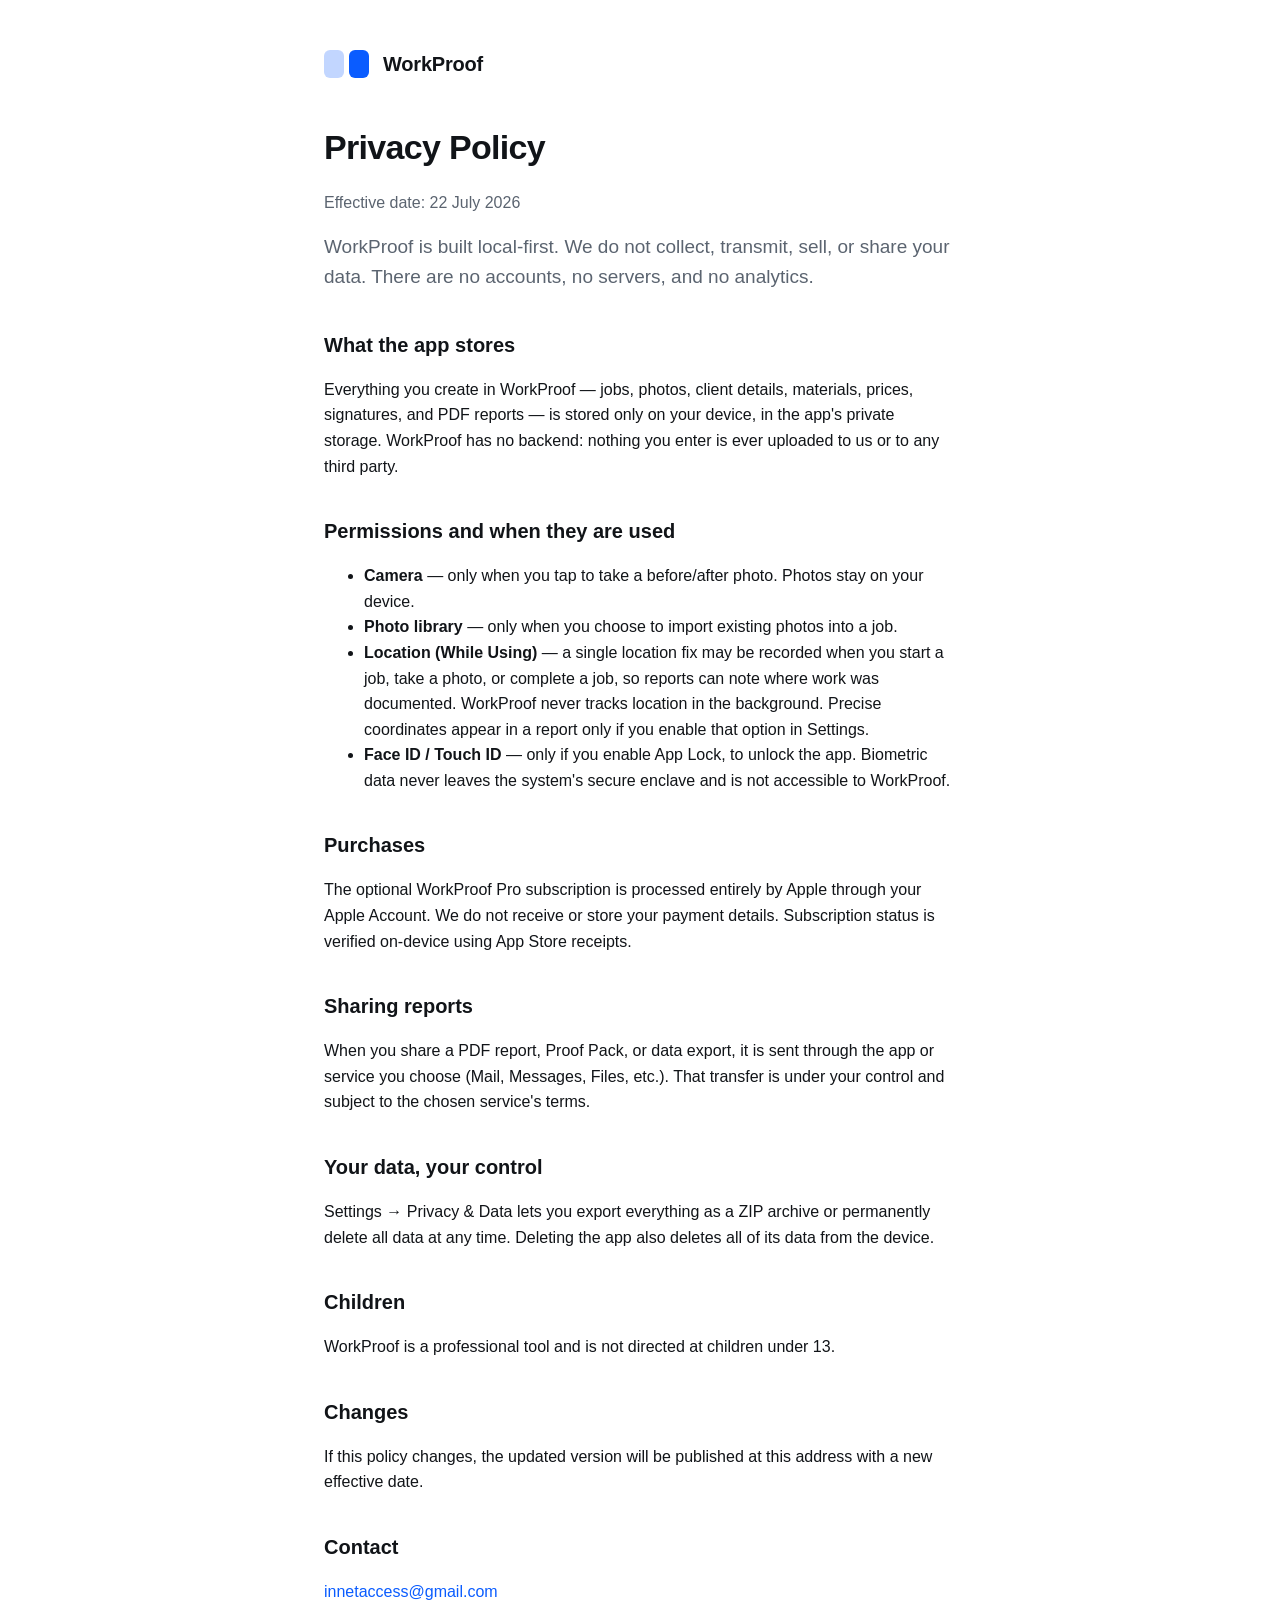
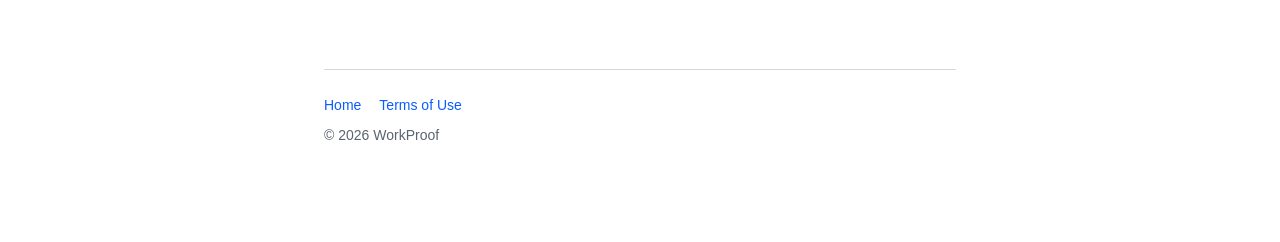
==== privacy.html @ 20dca879 "WorkProof site: landing, privacy policy, terms of use" ====
<!doctype html>
<html lang="en">
<head>
  <meta charset="utf-8">
  <meta name="viewport" content="width=device-width, initial-scale=1">
  <title>Privacy Policy — WorkProof</title>
  <link rel="stylesheet" href="style.css">
</head>
<body>
<main>
  <header class="site">
    <div class="mark" aria-hidden="true"><span></span><span></span></div>
    <strong>WorkProof</strong>
  </header>

  <h1>Privacy Policy</h1>
  <p class="muted">Effective date: 22 July 2026</p>

  <p class="lede">WorkProof is built local-first. We do not collect, transmit, sell, or share your data. There are no accounts, no servers, and no analytics.</p>

  <h2>What the app stores</h2>
  <p>Everything you create in WorkProof — jobs, photos, client details, materials, prices, signatures, and PDF reports — is stored only on your device, in the app's private storage. WorkProof has no backend: nothing you enter is ever uploaded to us or to any third party.</p>

  <h2>Permissions and when they are used</h2>
  <ul>
    <li><strong>Camera</strong> — only when you tap to take a before/after photo. Photos stay on your device.</li>
    <li><strong>Photo library</strong> — only when you choose to import existing photos into a job.</li>
    <li><strong>Location (While Using)</strong> — a single location fix may be recorded when you start a job, take a photo, or complete a job, so reports can note where work was documented. WorkProof never tracks location in the background. Precise coordinates appear in a report only if you enable that option in Settings.</li>
    <li><strong>Face&nbsp;ID / Touch&nbsp;ID</strong> — only if you enable App Lock, to unlock the app. Biometric data never leaves the system's secure enclave and is not accessible to WorkProof.</li>
  </ul>

  <h2>Purchases</h2>
  <p>The optional WorkProof Pro subscription is processed entirely by Apple through your Apple&nbsp;Account. We do not receive or store your payment details. Subscription status is verified on-device using App&nbsp;Store receipts.</p>

  <h2>Sharing reports</h2>
  <p>When you share a PDF report, Proof Pack, or data export, it is sent through the app or service you choose (Mail, Messages, Files, etc.). That transfer is under your control and subject to the chosen service's terms.</p>

  <h2>Your data, your control</h2>
  <p>Settings → Privacy &amp; Data lets you export everything as a ZIP archive or permanently delete all data at any time. Deleting the app also deletes all of its data from the device.</p>

  <h2>Children</h2>
  <p>WorkProof is a professional tool and is not directed at children under 13.</p>

  <h2>Changes</h2>
  <p>If this policy changes, the updated version will be published at this address with a new effective date.</p>

  <h2>Contact</h2>
  <p><a href="mailto:innetaccess@gmail.com">innetaccess@gmail.com</a></p>

  <footer>
    <nav class="legal">
      <a href="index.html">Home</a>
      <a href="terms.html">Terms of Use</a>
    </nav>
    © 2026 WorkProof
  </footer>
</main>
</body>
</html>
---- style.css ----
:root {
  --accent: #0a5cff;
  --ink: #111418;
  --muted: #5b6470;
  --bg: #ffffff;
  --card: #f4f6f8;
}
@media (prefers-color-scheme: dark) {
  :root {
    --ink: #f2f4f7;
    --muted: #9aa4b2;
    --bg: #0d1117;
    --card: #161c24;
  }
}
* { box-sizing: border-box; }
body {
  margin: 0;
  font-family: -apple-system, BlinkMacSystemFont, "Segoe UI", Roboto, sans-serif;
  color: var(--ink);
  background: var(--bg);
  line-height: 1.6;
}
main {
  max-width: 680px;
  margin: 0 auto;
  padding: 48px 24px 96px;
}
header.site {
  display: flex;
  align-items: center;
  gap: 14px;
  margin-bottom: 40px;
}
header.site .mark {
  display: flex;
  gap: 5px;
}
header.site .mark span {
  width: 20px;
  height: 28px;
  border-radius: 6px;
  background: color-mix(in srgb, var(--accent) 25%, transparent);
}
header.site .mark span:last-child {
  background: var(--accent);
  position: relative;
}
header.site strong { font-size: 20px; letter-spacing: -0.01em; }
h1 { font-size: 34px; letter-spacing: -0.02em; margin: 0 0 8px; }
h2 { font-size: 20px; margin: 36px 0 8px; }
p.lede { font-size: 19px; color: var(--muted); margin-top: 0; }
p, li { color: var(--ink); }
.muted { color: var(--muted); }
a { color: var(--accent); text-decoration: none; }
a:hover { text-decoration: underline; }
.card {
  background: var(--card);
  border-radius: 14px;
  padding: 20px 22px;
  margin: 24px 0;
}
footer {
  margin-top: 64px;
  padding-top: 24px;
  border-top: 1px solid color-mix(in srgb, var(--muted) 25%, transparent);
  font-size: 14px;
  color: var(--muted);
}
nav.legal { display: flex; gap: 18px; margin-bottom: 8px; }
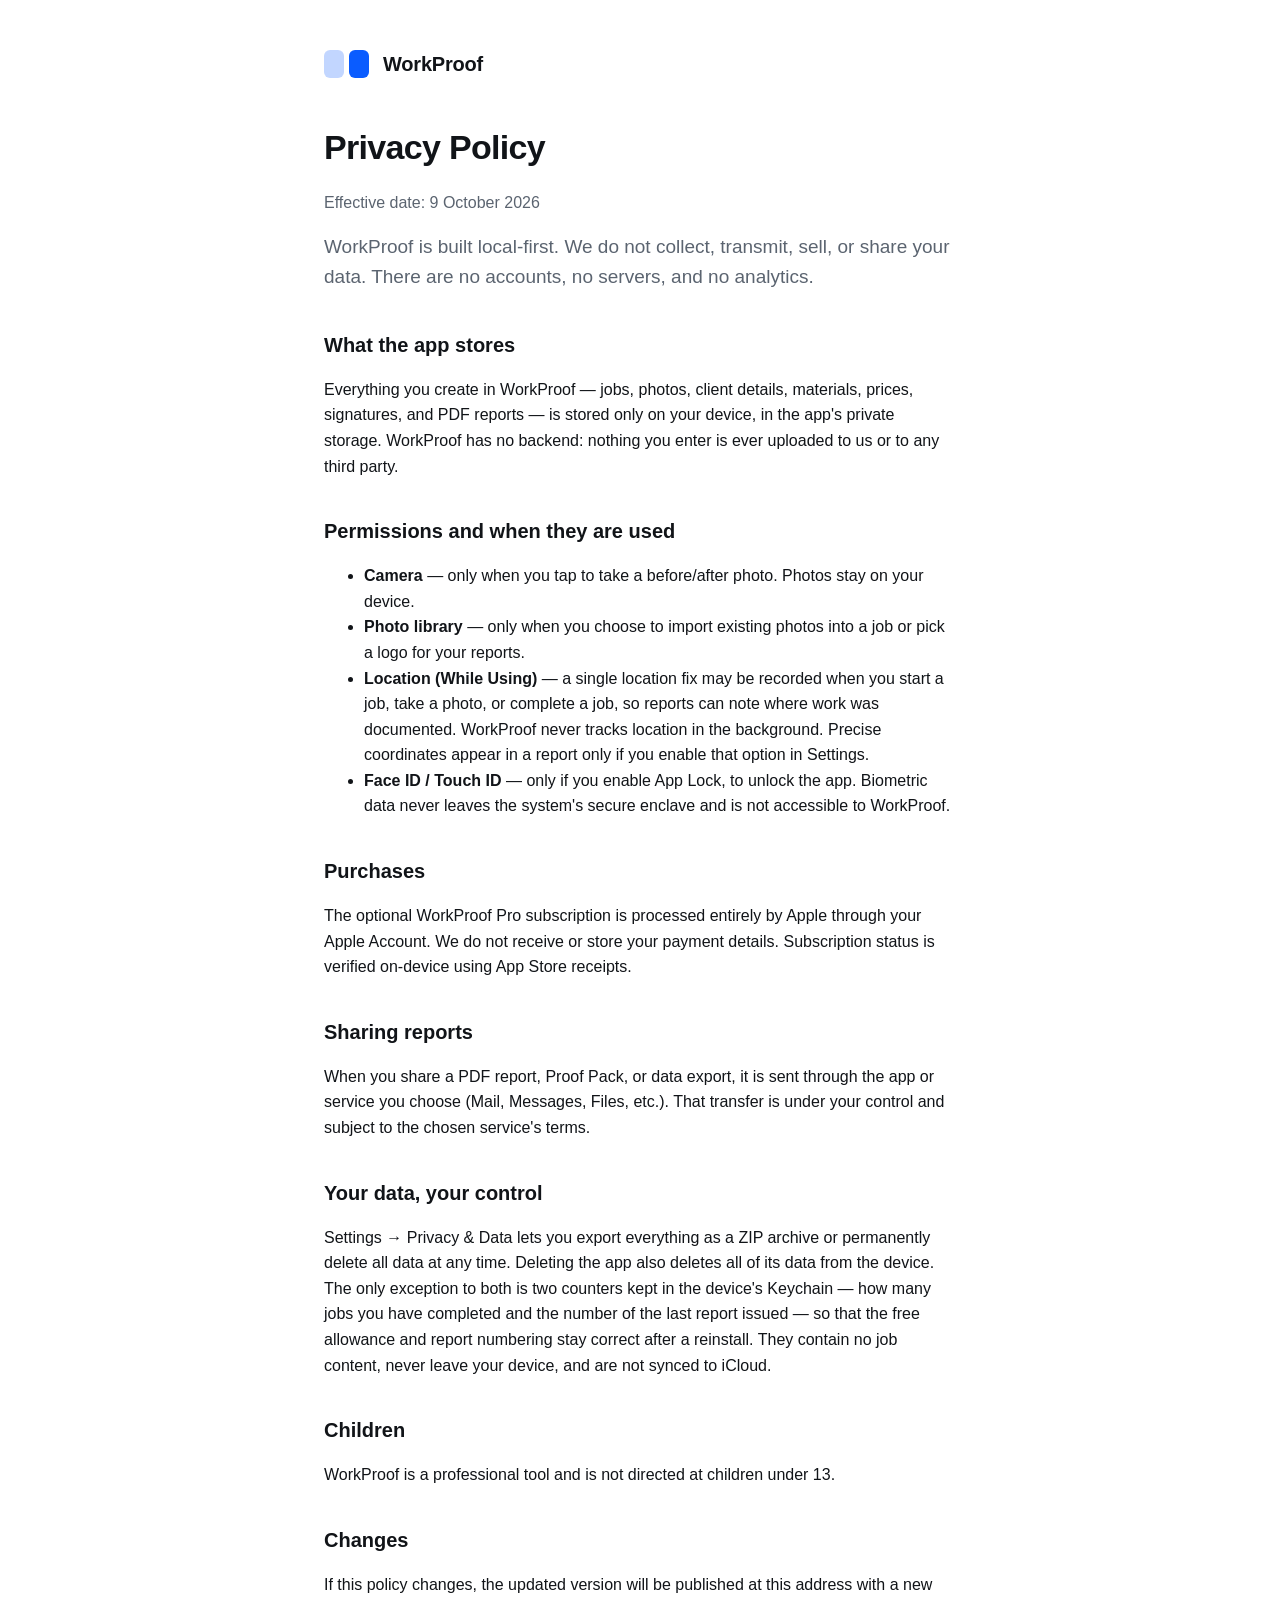
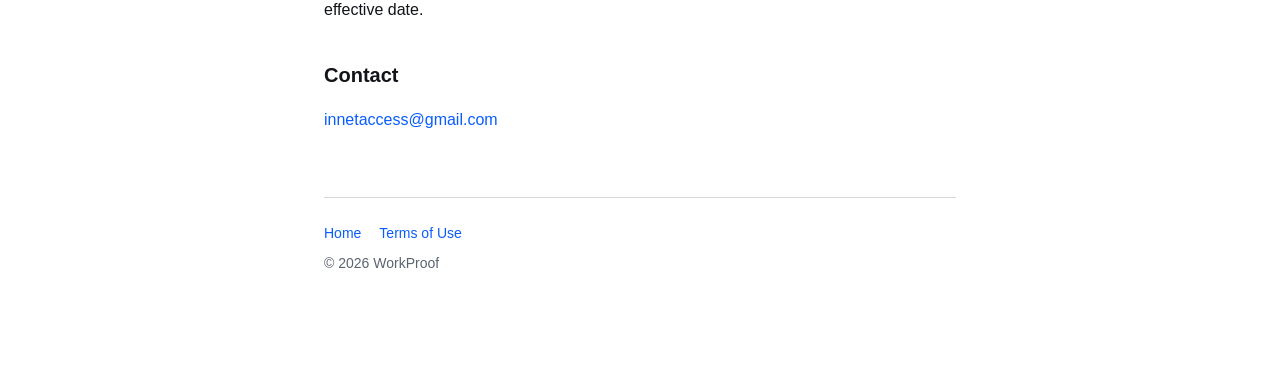
==== commit fd9defd2: "site: annual plan + trial in terms, no quote promise, App Store link Co-Authored-By: Claude Opus 5.5" ====
--- a/privacy.html
+++ b/privacy.html
@@ -14,7 +14,7 @@
   </header>
 
   <h1>Privacy Policy</h1>
-  <p class="muted">Effective date: 22 July 2026</p>
+  <p class="muted">Effective date: 9 October 2026</p>
 
   <p class="lede">WorkProof is built local-first. We do not collect, transmit, sell, or share your data. There are no accounts, no servers, and no analytics.</p>
 
@@ -24,7 +24,7 @@
   <h2>Permissions and when they are used</h2>
   <ul>
     <li><strong>Camera</strong> — only when you tap to take a before/after photo. Photos stay on your device.</li>
-    <li><strong>Photo library</strong> — only when you choose to import existing photos into a job.</li>
+    <li><strong>Photo library</strong> — only when you choose to import existing photos into a job or pick a logo for your reports.</li>
     <li><strong>Location (While Using)</strong> — a single location fix may be recorded when you start a job, take a photo, or complete a job, so reports can note where work was documented. WorkProof never tracks location in the background. Precise coordinates appear in a report only if you enable that option in Settings.</li>
     <li><strong>Face&nbsp;ID / Touch&nbsp;ID</strong> — only if you enable App Lock, to unlock the app. Biometric data never leaves the system's secure enclave and is not accessible to WorkProof.</li>
   </ul>
@@ -36,7 +36,7 @@
   <p>When you share a PDF report, Proof Pack, or data export, it is sent through the app or service you choose (Mail, Messages, Files, etc.). That transfer is under your control and subject to the chosen service's terms.</p>
 
   <h2>Your data, your control</h2>
-  <p>Settings → Privacy &amp; Data lets you export everything as a ZIP archive or permanently delete all data at any time. Deleting the app also deletes all of its data from the device.</p>
+  <p>Settings → Privacy &amp; Data lets you export everything as a ZIP archive or permanently delete all data at any time. Deleting the app also deletes all of its data from the device. The only exception to both is two counters kept in the device's Keychain — how many jobs you have completed and the number of the last report issued — so that the free allowance and report numbering stay correct after a reinstall. They contain no job content, never leave your device, and are not synced to iCloud.</p>
 
   <h2>Children</h2>
   <p>WorkProof is a professional tool and is not directed at children under 13.</p>
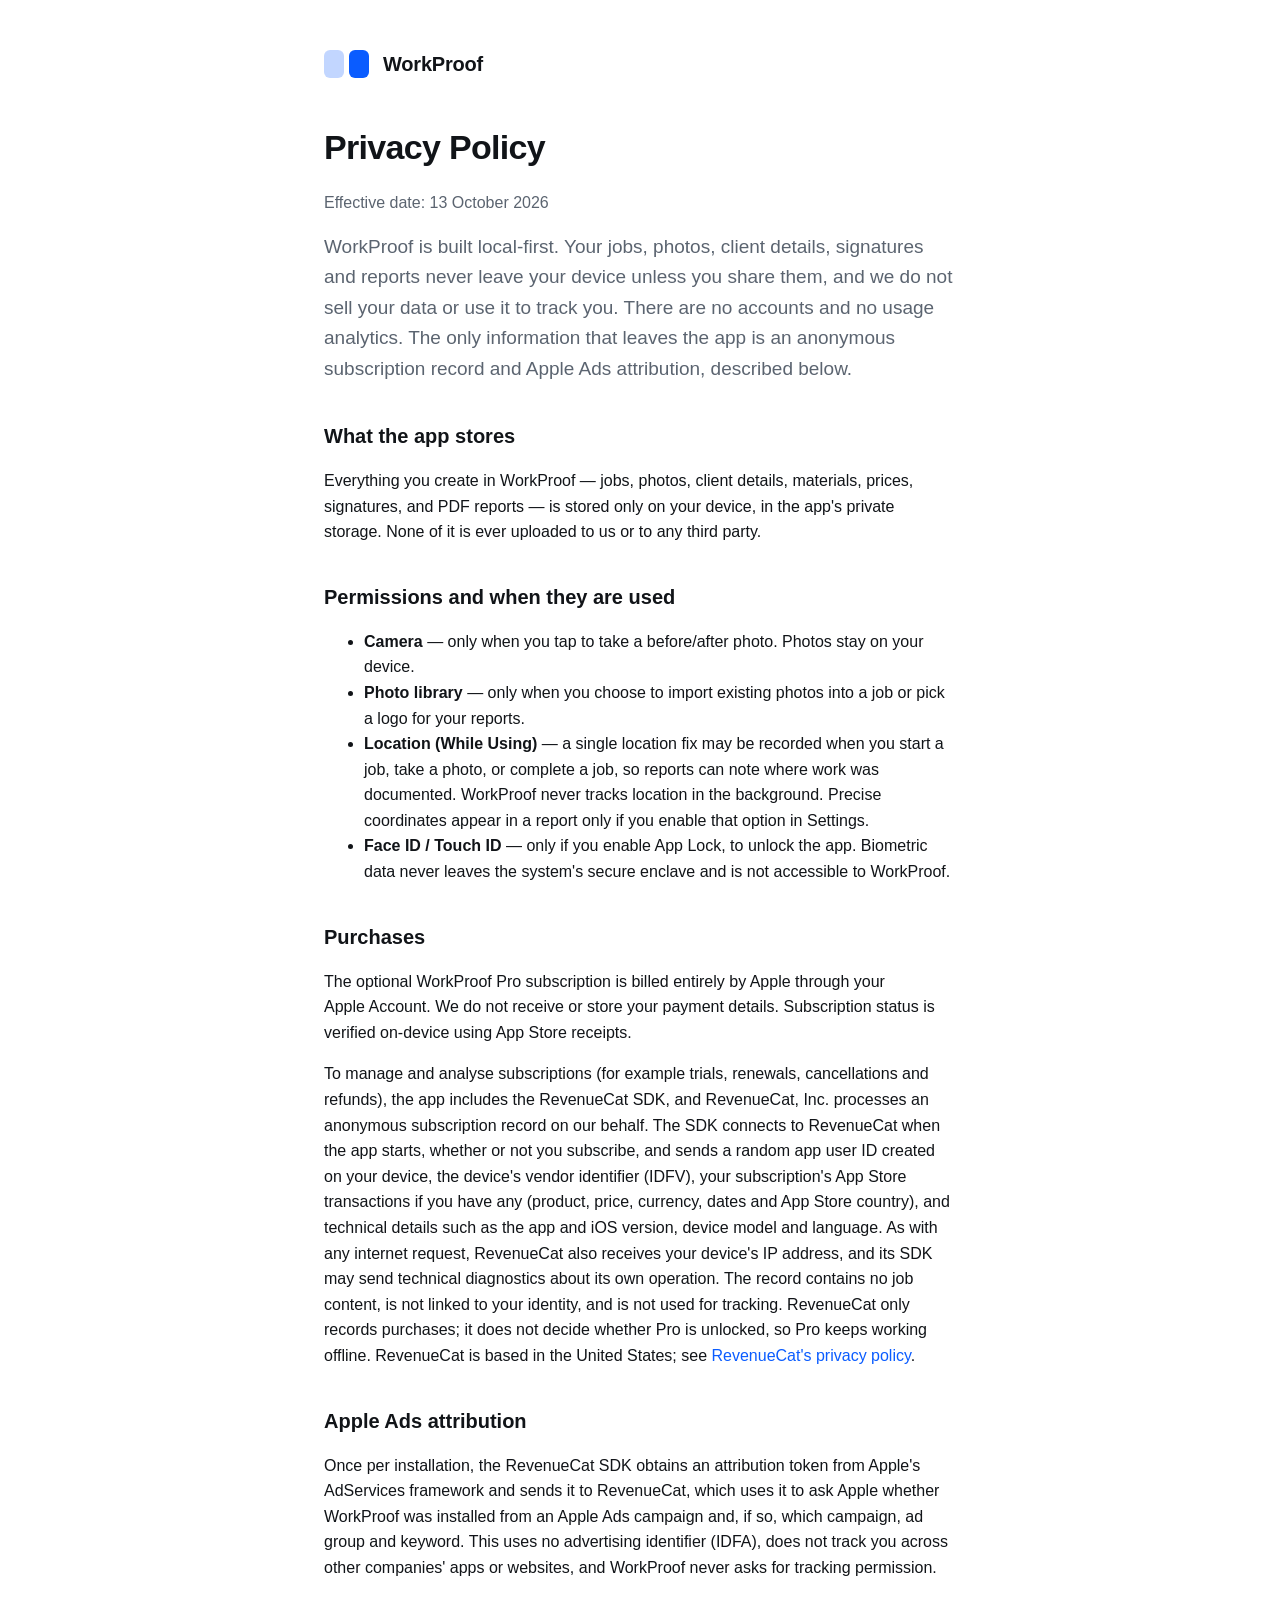
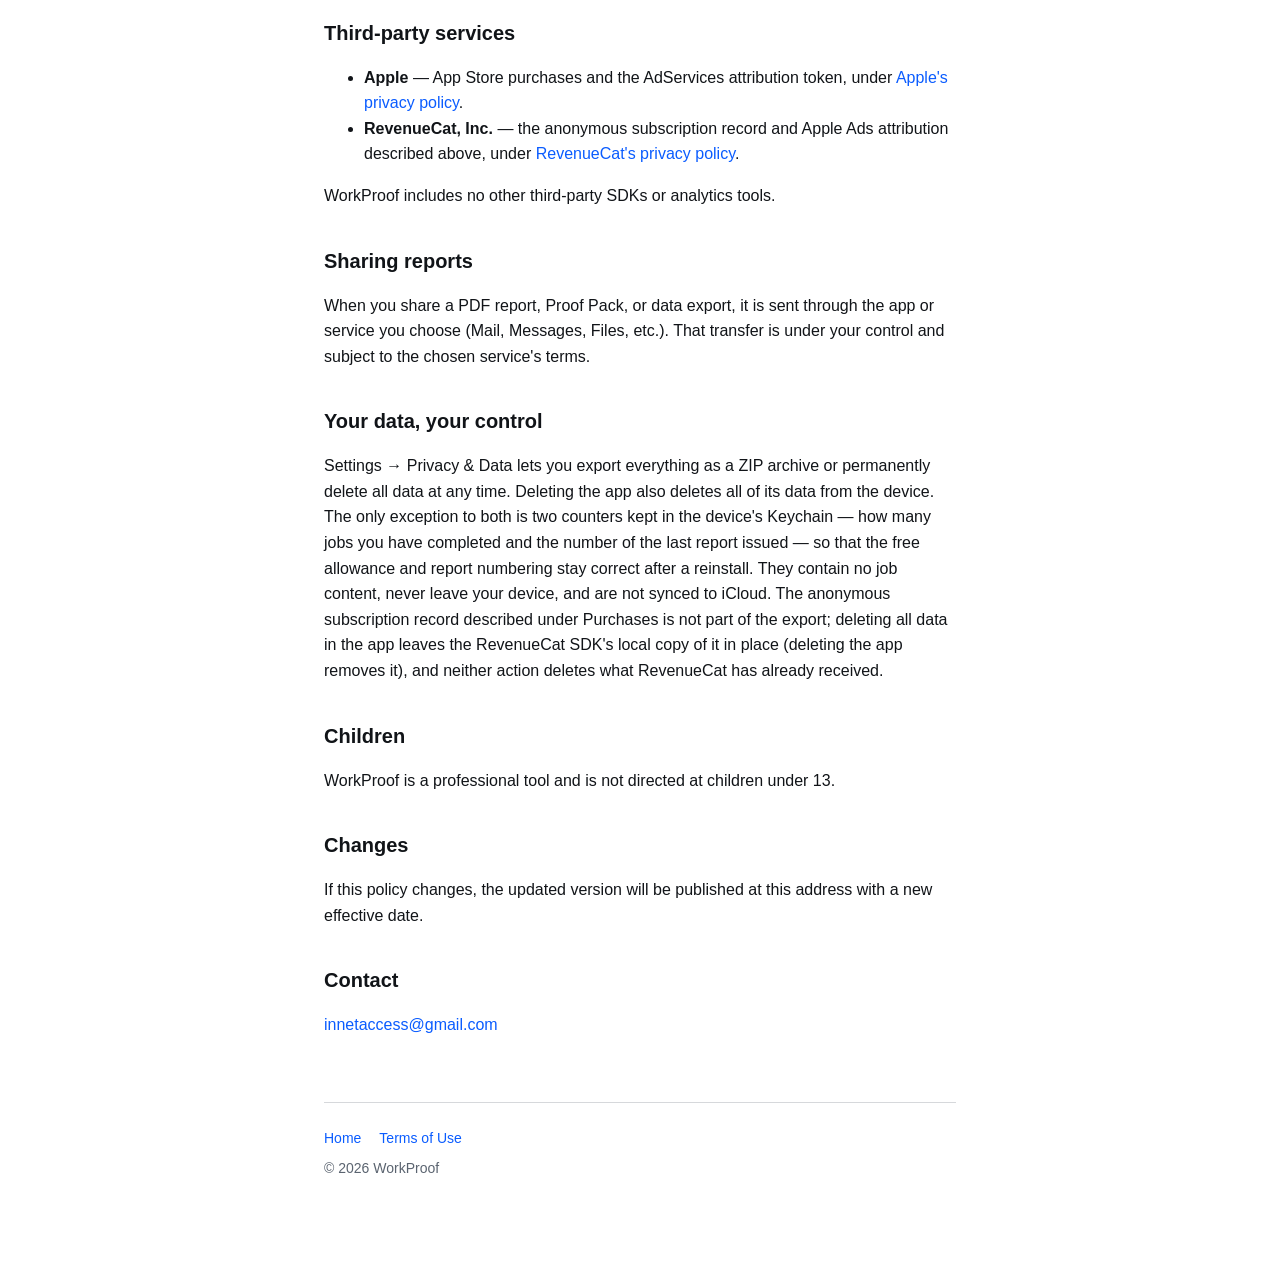
==== commit 40578af8: "site: name RevenueCat and Apple Ads attribution in the privacy policy WorkProof 1.0.3 build 19 adds " ====
--- a/privacy.html
+++ b/privacy.html
@@ -14,12 +14,12 @@
   </header>
 
   <h1>Privacy Policy</h1>
-  <p class="muted">Effective date: 9 October 2026</p>
+  <p class="muted">Effective date: 13 October 2026</p>
 
-  <p class="lede">WorkProof is built local-first. We do not collect, transmit, sell, or share your data. There are no accounts, no servers, and no analytics.</p>
+  <p class="lede">WorkProof is built local-first. Your jobs, photos, client details, signatures and reports never leave your device unless you share them, and we do not sell your data or use it to track you. There are no accounts and no usage analytics. The only information that leaves the app is an anonymous subscription record and Apple&nbsp;Ads attribution, described below.</p>
 
   <h2>What the app stores</h2>
-  <p>Everything you create in WorkProof — jobs, photos, client details, materials, prices, signatures, and PDF reports — is stored only on your device, in the app's private storage. WorkProof has no backend: nothing you enter is ever uploaded to us or to any third party.</p>
+  <p>Everything you create in WorkProof — jobs, photos, client details, materials, prices, signatures, and PDF reports — is stored only on your device, in the app's private storage. None of it is ever uploaded to us or to any third party.</p>
 
   <h2>Permissions and when they are used</h2>
   <ul>
@@ -30,13 +30,24 @@
   </ul>
 
   <h2>Purchases</h2>
-  <p>The optional WorkProof Pro subscription is processed entirely by Apple through your Apple&nbsp;Account. We do not receive or store your payment details. Subscription status is verified on-device using App&nbsp;Store receipts.</p>
+  <p>The optional WorkProof Pro subscription is billed entirely by Apple through your Apple&nbsp;Account. We do not receive or store your payment details. Subscription status is verified on-device using App&nbsp;Store receipts.</p>
+  <p>To manage and analyse subscriptions (for example trials, renewals, cancellations and refunds), the app includes the RevenueCat SDK, and RevenueCat,&nbsp;Inc. processes an anonymous subscription record on our behalf. The SDK connects to RevenueCat when the app starts, whether or not you subscribe, and sends a random app user ID created on your device, the device's vendor identifier (IDFV), your subscription's App&nbsp;Store transactions if you have any (product, price, currency, dates and App&nbsp;Store country), and technical details such as the app and iOS version, device model and language. As with any internet request, RevenueCat also receives your device's IP address, and its SDK may send technical diagnostics about its own operation. The record contains no job content, is not linked to your identity, and is not used for tracking. RevenueCat only records purchases; it does not decide whether Pro is unlocked, so Pro keeps working offline. RevenueCat is based in the United States; see <a href="https://www.revenuecat.com/privacy">RevenueCat's privacy policy</a>.</p>
+
+  <h2>Apple Ads attribution</h2>
+  <p>Once per installation, the RevenueCat SDK obtains an attribution token from Apple's AdServices framework and sends it to RevenueCat, which uses it to ask Apple whether WorkProof was installed from an Apple&nbsp;Ads campaign and, if so, which campaign, ad group and keyword. This uses no advertising identifier (IDFA), does not track you across other companies' apps or websites, and WorkProof never asks for tracking permission.</p>
+
+  <h2>Third-party services</h2>
+  <ul>
+    <li><strong>Apple</strong> — App&nbsp;Store purchases and the AdServices attribution token, under <a href="https://www.apple.com/legal/privacy/">Apple's privacy policy</a>.</li>
+    <li><strong>RevenueCat,&nbsp;Inc.</strong> — the anonymous subscription record and Apple&nbsp;Ads attribution described above, under <a href="https://www.revenuecat.com/privacy">RevenueCat's privacy policy</a>.</li>
+  </ul>
+  <p>WorkProof includes no other third-party SDKs or analytics tools.</p>
 
   <h2>Sharing reports</h2>
   <p>When you share a PDF report, Proof Pack, or data export, it is sent through the app or service you choose (Mail, Messages, Files, etc.). That transfer is under your control and subject to the chosen service's terms.</p>
 
   <h2>Your data, your control</h2>
-  <p>Settings → Privacy &amp; Data lets you export everything as a ZIP archive or permanently delete all data at any time. Deleting the app also deletes all of its data from the device. The only exception to both is two counters kept in the device's Keychain — how many jobs you have completed and the number of the last report issued — so that the free allowance and report numbering stay correct after a reinstall. They contain no job content, never leave your device, and are not synced to iCloud.</p>
+  <p>Settings → Privacy &amp; Data lets you export everything as a ZIP archive or permanently delete all data at any time. Deleting the app also deletes all of its data from the device. The only exception to both is two counters kept in the device's Keychain — how many jobs you have completed and the number of the last report issued — so that the free allowance and report numbering stay correct after a reinstall. They contain no job content, never leave your device, and are not synced to iCloud. The anonymous subscription record described under Purchases is not part of the export; deleting all data in the app leaves the RevenueCat SDK's local copy of it in place (deleting the app removes it), and neither action deletes what RevenueCat has already received.</p>
 
   <h2>Children</h2>
   <p>WorkProof is a professional tool and is not directed at children under 13.</p>
